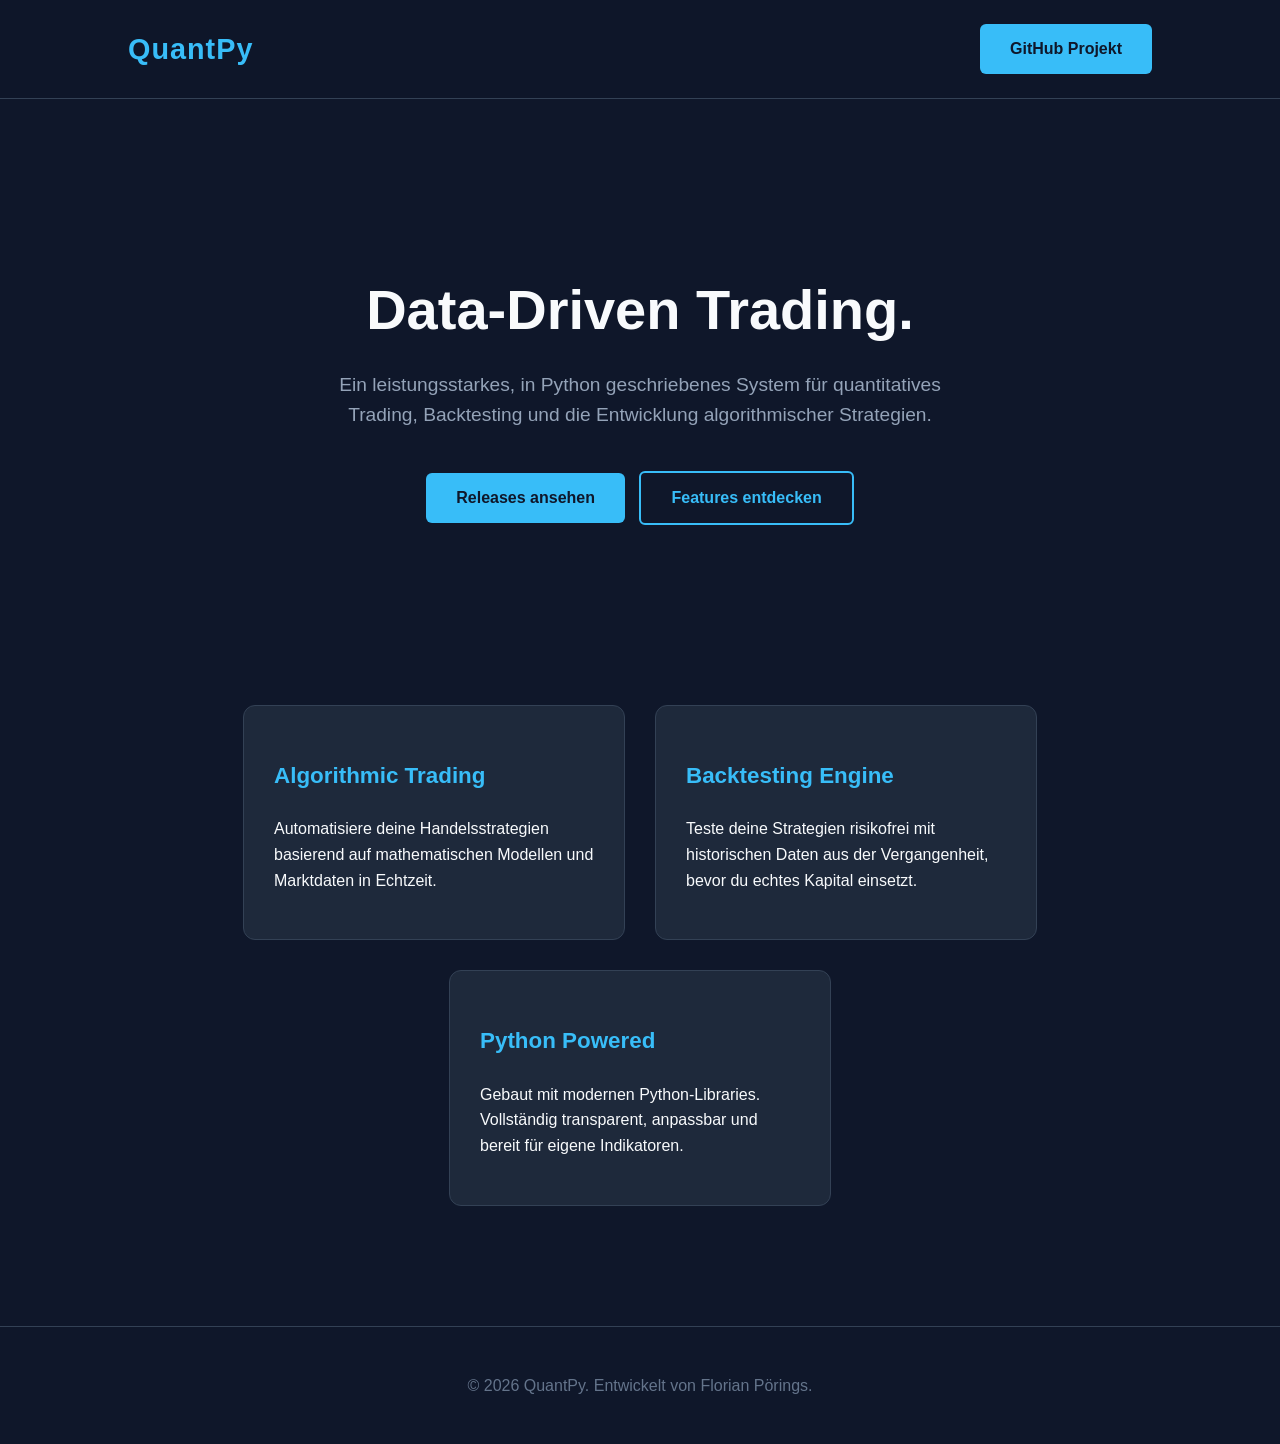
==== website/index.html @ 386e8271 "Create index.html" ====
<!DOCTYPE html>
<html lang="de">
<head>
    <meta charset="UTF-8">
    <meta name="viewport" content="width=device-width, initial-scale=1.0">
    <title>QuantPy | Quantitative Trading System</title>
    <style>
        :root {
            --bg-color: #0f172a;
            --text-color: #f8fafc;
            --accent-color: #38bdf8;
            --card-bg: #1e293b;
        }
        body {
            font-family: 'Segoe UI', Tahoma, Geneva, Verdana, sans-serif;
            background-color: var(--bg-color);
            color: var(--text-color);
            margin: 0;
            padding: 0;
            line-height: 1.6;
            scroll-behavior: smooth;
        }
        header {
            padding: 1.5rem 10%;
            display: flex;
            justify-content: space-between;
            align-items: center;
            background-color: rgba(15, 23, 42, 0.95);
            position: sticky;
            top: 0;
            border-bottom: 1px solid #334155;
            z-index: 100;
        }
        .logo {
            font-size: 1.8rem;
            font-weight: bold;
            color: var(--accent-color);
            letter-spacing: 1px;
        }
        .hero {
            text-align: center;
            padding: 120px 20px;
        }
        .hero h1 {
            font-size: 3.5rem;
            margin-bottom: 15px;
        }
        .hero p {
            font-size: 1.2rem;
            color: #94a3b8;
            max-width: 650px;
            margin: 0 auto 40px auto;
        }
        .btn {
            display: inline-block;
            background-color: var(--accent-color);
            color: #0f172a;
            padding: 12px 30px;
            text-decoration: none;
            border-radius: 6px;
            font-weight: bold;
            transition: background 0.3s;
        }
        .btn:hover {
            background-color: #0ea5e9;
        }
        .btn-outline {
            background-color: transparent;
            color: var(--accent-color);
            border: 2px solid var(--accent-color);
            margin-left: 10px;
        }
        .btn-outline:hover {
            background-color: var(--accent-color);
            color: #0f172a;
        }
        .features {
            display: flex;
            justify-content: center;
            flex-wrap: wrap;
            gap: 30px;
            padding: 60px 10%;
        }
        .feature-card {
            background-color: var(--card-bg);
            padding: 30px;
            border-radius: 12px;
            width: 320px;
            border: 1px solid #334155;
            transition: transform 0.3s ease;
        }
        .feature-card:hover {
            transform: translateY(-5px);
            border-color: var(--accent-color);
        }
        .feature-card h3 {
            color: var(--accent-color);
            font-size: 1.4rem;
        }
        footer {
            text-align: center;
            padding: 30px;
            border-top: 1px solid #334155;
            margin-top: 60px;
            color: #64748b;
        }
    </style>
</head>
<body>

<header>
    <div class="logo">QuantPy</div>
    <nav>
        <a href="https://github.com/FlorianPoerings/QuantPy" target="_blank" class="btn">GitHub Projekt</a>
    </nav>
</header>

<section class="hero">
    <h1>Data-Driven Trading.</h1>
    <p>Ein leistungsstarkes, in Python geschriebenes System für quantitatives Trading, Backtesting und die Entwicklung algorithmischer Strategien.</p>
    <a href="https://github.com/FlorianPoerings/QuantPy/releases" class="btn">Releases ansehen</a>
    <a href="#features" class="btn btn-outline">Features entdecken</a>
</section>

<section id="features" class="features">
    <div class="feature-card">
        <h3>Algorithmic Trading</h3>
        <p>Automatisiere deine Handelsstrategien basierend auf mathematischen Modellen und Marktdaten in Echtzeit.</p>
    </div>
    <div class="feature-card">
        <h3>Backtesting Engine</h3>
        <p>Teste deine Strategien risikofrei mit historischen Daten aus der Vergangenheit, bevor du echtes Kapital einsetzt.</p>
    </div>
    <div class="feature-card">
        <h3>Python Powered</h3>
        <p>Gebaut mit modernen Python-Libraries. Vollständig transparent, anpassbar und bereit für eigene Indikatoren.</p>
    </div>
</section>

<footer>
    <p>&copy; 2026 QuantPy. Entwickelt von Florian Pörings.</p>
</footer>

</body>
</html>
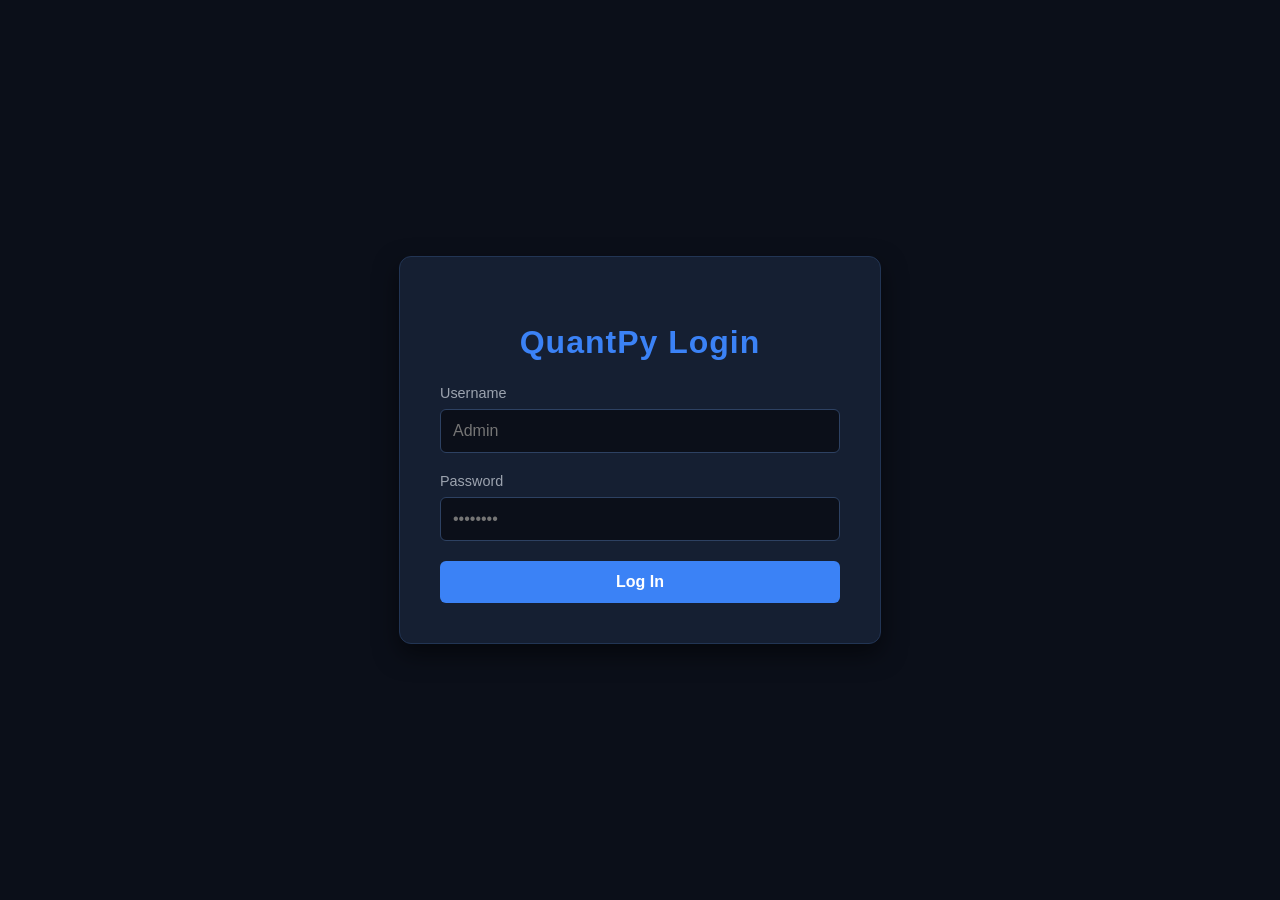
==== commit c487af06: "Update index.html" ====
--- a/website/index.html
+++ b/website/index.html
@@ -1,145 +1,343 @@
 <!DOCTYPE html>
-<html lang="de">
+<html lang="en">
 <head>
     <meta charset="UTF-8">
     <meta name="viewport" content="width=device-width, initial-scale=1.0">
-    <title>QuantPy | Quantitative Trading System</title>
+    <title>QuantPy | Control Panel</title>
     <style>
         :root {
-            --bg-color: #0f172a;
-            --text-color: #f8fafc;
-            --accent-color: #38bdf8;
-            --card-bg: #1e293b;
-        }
+            --bg-color: #0b0f19;
+            --card-bg: #151f32;
+            --accent-color: #10b981; /* Emerald green for trading profits */
+            --accent-blue: #3b82f6;
+            --text-color: #f3f4f6;
+            --text-muted: #9ca3af;
+            --danger-color: #ef4444;
+        }
+
         body {
-            font-family: 'Segoe UI', Tahoma, Geneva, Verdana, sans-serif;
+            font-family: 'Segoe UI', Roboto, Helvetica, Arial, sans-serif;
             background-color: var(--bg-color);
             color: var(--text-color);
             margin: 0;
             padding: 0;
-            line-height: 1.6;
-            scroll-behavior: smooth;
-        }
-        header {
-            padding: 1.5rem 10%;
+            display: flex;
+            justify-content: center;
+            align-items: center;
+            min-height: 100vh;
+        }
+
+        /* --- LOGIN CONTAINER --- */
+        .login-container {
+            background-color: var(--card-bg);
+            padding: 40px;
+            border-radius: 12px;
+            box-shadow: 0 10px 25px rgba(0, 0, 0, 0.5);
+            width: 100%;
+            max-width: 400px;
+            text-align: center;
+            border: 1px solid #223554;
+        }
+
+        .login-container h2 {
+            margin-bottom: 24px;
+            color: var(--accent-blue);
+            font-size: 2rem;
+            letter-spacing: 1px;
+        }
+
+        .input-group {
+            margin-bottom: 20px;
+            text-align: left;
+        }
+
+        .input-group label {
+            display: block;
+            margin-bottom: 8px;
+            color: var(--text-muted);
+            font-size: 0.9rem;
+        }
+
+        .input-group input {
+            width: 100%;
+            padding: 12px;
+            border-radius: 6px;
+            border: 1px solid #2d4162;
+            background-color: #0b0f19;
+            color: white;
+            font-size: 1rem;
+            box-sizing: border-box;
+        }
+
+        .input-group input:focus {
+            outline: none;
+            border-color: var(--accent-blue);
+        }
+
+        .btn {
+            width: 100%;
+            padding: 12px;
+            background-color: var(--accent-blue);
+            border: none;
+            border-radius: 6px;
+            color: white;
+            font-weight: bold;
+            font-size: 1rem;
+            cursor: pointer;
+            transition: background 0.2s;
+        }
+
+        .btn:hover {
+            background-color: #2563eb;
+        }
+
+        .error-msg {
+            color: var(--danger-color);
+            margin-top: 15px;
+            font-size: 0.9rem;
+            display: none;
+        }
+
+        /* --- DASHBOARD CONTAINER (HIDDEN BEFORE LOGIN) --- */
+        .dashboard {
+            display: none;
+            width: 90%;
+            max-width: 1200px;
+            margin: 40px auto;
+        }
+
+        .dashboard-header {
             display: flex;
             justify-content: space-between;
             align-items: center;
-            background-color: rgba(15, 23, 42, 0.95);
-            position: sticky;
-            top: 0;
-            border-bottom: 1px solid #334155;
-            z-index: 100;
-        }
-        .logo {
-            font-size: 1.8rem;
+            margin-bottom: 30px;
+            border-bottom: 1px solid #223554;
+            padding-bottom: 20px;
+        }
+
+        .dashboard-header h1 {
+            margin: 0;
+            color: var(--text-color);
+        }
+
+        .dashboard-header h1 span {
+            color: var(--accent-blue);
+        }
+
+        .btn-logout {
+            background-color: transparent;
+            border: 1px solid var(--danger-color);
+            color: var(--danger-color);
+            padding: 8px 16px;
+            border-radius: 6px;
+            cursor: pointer;
             font-weight: bold;
+        }
+
+        .btn-logout:hover {
+            background-color: var(--danger-color);
+            color: white;
+        }
+
+        /* Grid-Layout for the Panel */
+        .grid {
+            display: grid;
+            grid-template-columns: repeat(auto-fit, minmax(300px, 1fr));
+            gap: 24px;
+        }
+
+        .card {
+            background-color: var(--card-bg);
+            border-radius: 12px;
+            padding: 24px;
+            border: 1px solid #223554;
+        }
+
+        .card h3 {
+            margin-top: 0;
+            color: var(--text-muted);
+            font-size: 1.1rem;
+            text-transform: uppercase;
+            letter-spacing: 0.5px;
+        }
+
+        /* Status Display */
+        .status-box {
+            display: flex;
+            align-items: center;
+            gap: 12px;
+            font-size: 1.5rem;
+            font-weight: bold;
+            margin: 15px 0;
+        }
+
+        .status-indicator {
+            width: 16px;
+            height: 16px;
+            border-radius: 50%;
+            background-color: var(--danger-color); /* Red on standby */
+        }
+
+        .status-indicator.active {
+            background-color: var(--accent-color); /* Green when active */
+            box-shadow: 0 0 10px var(--accent-color);
+        }
+
+        /* Controls */
+        .control-btns {
+            display: flex;
+            gap: 15px;
+            margin-top: 20px;
+        }
+
+        .btn-start {
+            background-color: var(--accent-color);
+        }
+        .btn-start:hover { background-color: #059669; }
+
+        .btn-stop {
+            background-color: var(--danger-color);
+        }
+        .btn-stop:hover { background-color: #dc2626; }
+
+        /* Performance Metrics */
+        .metric-value {
+            font-size: 2.2rem;
+            font-weight: bold;
+            color: var(--text-color);
+            margin: 10px 0;
+        }
+        .metric-value.profit {
             color: var(--accent-color);
-            letter-spacing: 1px;
-        }
-        .hero {
-            text-align: center;
-            padding: 120px 20px;
-        }
-        .hero h1 {
-            font-size: 3.5rem;
-            margin-bottom: 15px;
-        }
-        .hero p {
-            font-size: 1.2rem;
-            color: #94a3b8;
-            max-width: 650px;
-            margin: 0 auto 40px auto;
-        }
-        .btn {
-            display: inline-block;
-            background-color: var(--accent-color);
-            color: #0f172a;
-            padding: 12px 30px;
-            text-decoration: none;
+        }
+
+        .console-logs {
+            background-color: #070a13;
             border-radius: 6px;
-            font-weight: bold;
-            transition: background 0.3s;
-        }
-        .btn:hover {
-            background-color: #0ea5e9;
-        }
-        .btn-outline {
-            background-color: transparent;
-            color: var(--accent-color);
-            border: 2px solid var(--accent-color);
-            margin-left: 10px;
-        }
-        .btn-outline:hover {
-            background-color: var(--accent-color);
-            color: #0f172a;
-        }
-        .features {
-            display: flex;
-            justify-content: center;
-            flex-wrap: wrap;
-            gap: 30px;
-            padding: 60px 10%;
-        }
-        .feature-card {
-            background-color: var(--card-bg);
-            padding: 30px;
-            border-radius: 12px;
-            width: 320px;
-            border: 1px solid #334155;
-            transition: transform 0.3s ease;
-        }
-        .feature-card:hover {
-            transform: translateY(-5px);
-            border-color: var(--accent-color);
-        }
-        .feature-card h3 {
-            color: var(--accent-color);
-            font-size: 1.4rem;
-        }
-        footer {
-            text-align: center;
-            padding: 30px;
-            border-top: 1px solid #334155;
-            margin-top: 60px;
-            color: #64748b;
+            padding: 15px;
+            font-family: 'Courier New', Courier, monospace;
+            font-size: 0.85rem;
+            color: #38bdf8;
+            height: 150px;
+            overflow-y: auto;
+            border: 1px solid #1e293b;
         }
     </style>
 </head>
 <body>
 
-<header>
-    <div class="logo">QuantPy</div>
-    <nav>
-        <a href="https://github.com/FlorianPoerings/QuantPy" target="_blank" class="btn">GitHub Projekt</a>
-    </nav>
-</header>
-
-<section class="hero">
-    <h1>Data-Driven Trading.</h1>
-    <p>Ein leistungsstarkes, in Python geschriebenes System für quantitatives Trading, Backtesting und die Entwicklung algorithmischer Strategien.</p>
-    <a href="https://github.com/FlorianPoerings/QuantPy/releases" class="btn">Releases ansehen</a>
-    <a href="#features" class="btn btn-outline">Features entdecken</a>
-</section>
-
-<section id="features" class="features">
-    <div class="feature-card">
-        <h3>Algorithmic Trading</h3>
-        <p>Automatisiere deine Handelsstrategien basierend auf mathematischen Modellen und Marktdaten in Echtzeit.</p>
+    <div class="login-container" id="loginScreen">
+        <h2>QuantPy Login</h2>
+        <div class="input-group">
+            <label for="username">Username</label>
+            <input type="text" id="username" placeholder="Admin">
+        </div>
+        <div class="input-group">
+            <label for="password">Password</label>
+            <input type="password" id="password" placeholder="••••••••">
+        </div>
+        <button class="btn" onclick="attemptLogin()">Log In</button>
+        <p class="error-msg" id="errorMsg">Invalid credentials!</p>
     </div>
-    <div class="feature-card">
-        <h3>Backtesting Engine</h3>
-        <p>Teste deine Strategien risikofrei mit historischen Daten aus der Vergangenheit, bevor du echtes Kapital einsetzt.</p>
+
+    <div class="dashboard" id="dashboardScreen">
+        <div class="dashboard-header">
+            <h1>QuantPy <span>Control Panel</span></h1>
+            <button class="btn-logout" onclick="logout()">Secure Logout</button>
+        </div>
+
+        <div class="grid">
+            <div class="card">
+                <h3>System Status</h3>
+                <div class="status-box">
+                    <div class="status-indicator" id="statusIndicator"></div>
+                    <span id="statusText">Stopped (Standby)</span>
+                </div>
+                <p style="color: var(--text-muted)">Control the automated trading algorithm live.</p>
+                <div class="control-btns">
+                    <button class="btn btn-start" onclick="toggleBot(true)">Start Bot</button>
+                    <button class="btn btn-stop" onclick="toggleBot(false)">Stop Bot</button>
+                </div>
+            </div>
+
+            <div class="card">
+                <h3>Today's Performance</h3>
+                <div class="metric-value profit" id="profitVal">+1.45%</div>
+                <p style="color: var(--text-muted)">Realized PnL (24h)</p>
+                <div style="display: flex; justify-content: space-between; font-size: 0.9rem; margin-top: 15px;">
+                    <span>Trades Today: <strong style="color: white">14</strong></span>
+                    <span>Win Rate: <strong style="color: var(--accent-color)">64.2%</strong></span>
+                </div>
+            </div>
+
+            <div class="card">
+                <h3>System Logs</h3>
+                <div class="console-logs" id="consoleLogs">
+                    [12:45:01] System initialized...<br>
+                    [12:45:02] Awaiting user authorization...<br>
+                </div>
+            </div>
+        </div>
     </div>
-    <div class="feature-card">
-        <h3>Python Powered</h3>
-        <p>Gebaut mit modernen Python-Libraries. Vollständig transparent, anpassbar und bereit für eigene Indikatoren.</p>
-    </div>
-</section>
-
-<footer>
-    <p>&copy; 2026 QuantPy. Entwickelt von Florian Pörings.</p>
-</footer>
-
+
+    <script>
+        // --- SECURITY NOTE ---
+        // For absolute security, authentication should eventually happen via a backend.
+        // For a quick prototype, changing this local variable works perfectly.
+        const VALID_USER = "admin";
+        const VALID_PASS = "quantpy2026"; // Change this password!
+
+        function attemptLogin() {
+            const user = document.getElementById('username').value;
+            const pass = document.getElementById('password').value;
+            const error = document.getElementById('errorMsg');
+
+            if (user === VALID_USER && pass === VALID_PASS) {
+                document.getElementById('loginScreen').style.display = 'none';
+                document.getElementById('dashboardScreen').style.display = 'block';
+                document.body.style.alignItems = 'stretch'; 
+                logMessage("Successfully logged in.");
+            } else {
+                error.style.display = 'block';
+            }
+        }
+
+        function logout() {
+            document.getElementById('username').value = "";
+            document.getElementById('password').value = "";
+            document.getElementById('loginScreen').style.display = 'block';
+            document.getElementById('dashboardScreen').style.display = 'none';
+            document.body.style.alignItems = 'center';
+            document.getElementById('errorMsg').style.display = 'none';
+        }
+
+        function toggleBot(start) {
+            const indicator = document.getElementById('statusIndicator');
+            const statusText = document.getElementById('statusText');
+
+            if (start) {
+                indicator.classList.add('active');
+                statusText.innerText = "Active & Scanning Markets";
+                logMessage("Trading bot started. Searching for setups...");
+                
+                // FUTURE BACKEND INTEGRATION:
+                // fetch('http://localhost:5000/api/start')
+            } else {
+                indicator.classList.remove('active');
+                statusText.innerText = "Stopped (Standby)";
+                logMessage("Trading bot manually stopped.");
+                
+                // FUTURE BACKEND INTEGRATION:
+                // fetch('http://localhost:5000/api/stop')
+            }
+        }
+
+        function logMessage(text) {
+            const logs = document.getElementById('consoleLogs');
+            const time = new Date().toLocaleTimeString();
+            logs.innerHTML += `[${time}] ${text}<br>`;
+            logs.scrollTop = logs.scrollHeight; 
+        }
+    </script>
 </body>
 </html>
